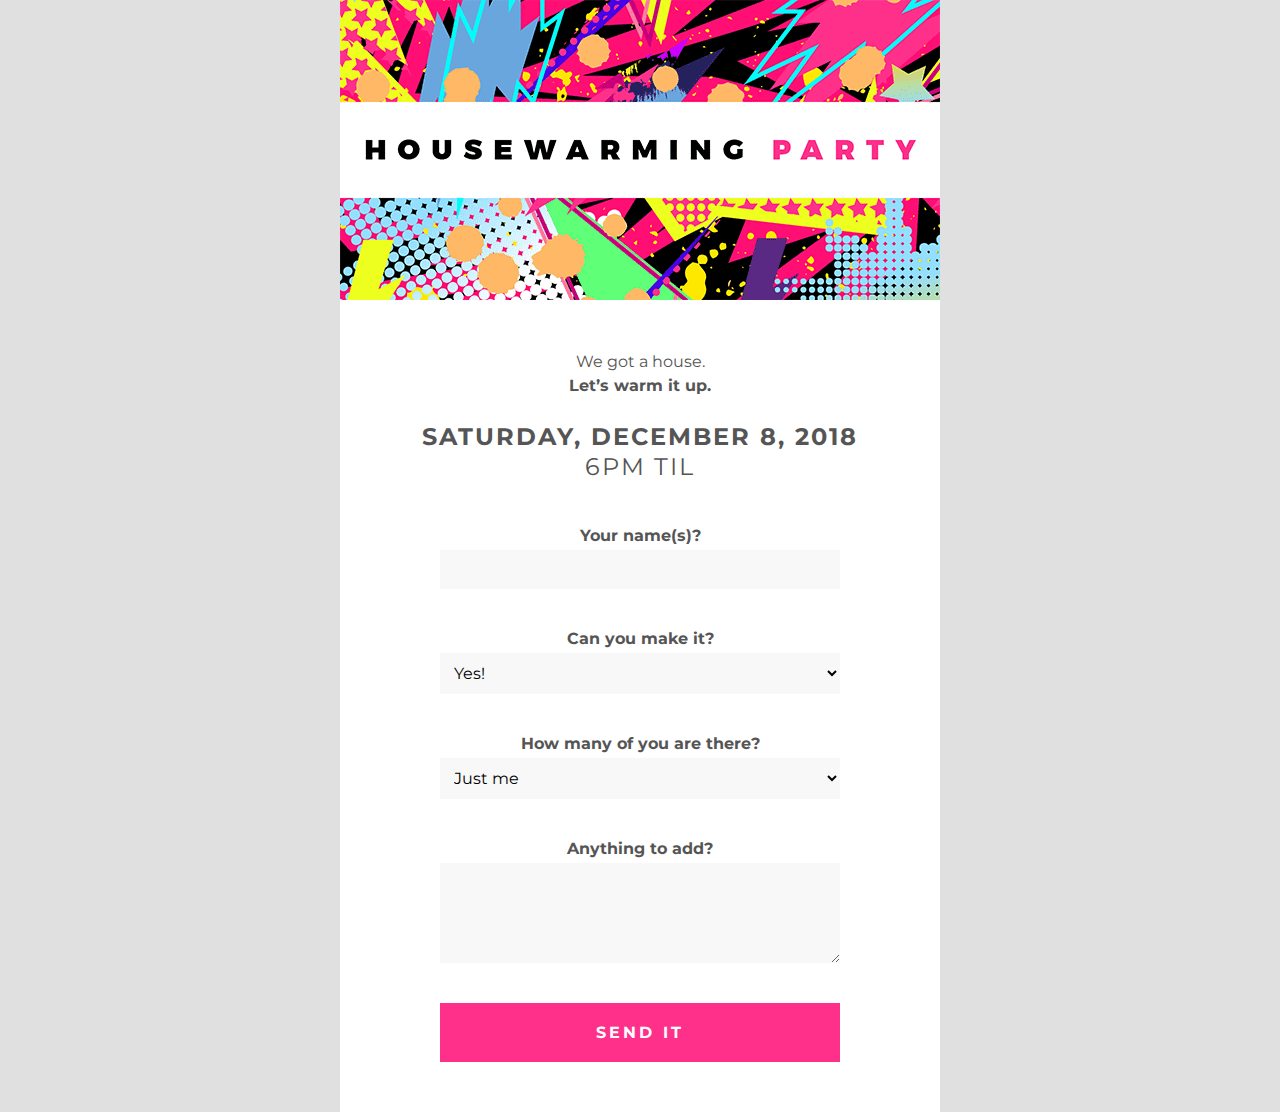
==== index.html @ eaba9371 "Tone it down" ====
<!DOCTYPE html>
<html>
  <head>
    <meta charset="UTF-8">
    <meta name="viewport" content="width=device-width, initial-scale=1.0">
    <title>Holden Housewarming Party</title>
    <link href="https://fonts.googleapis.com/css?family=Montserrat:400,700" rel="stylesheet">
    <link href="./styles/main.css" rel="stylesheet">
    <script type="text/javascript" src="./scripts/main.js"></script>
  </head>
  <body>
    <div class="container">
      <div class="content-container">
        <img class="header-image" src="./images/housewarming-header-600.gif" alt="housewarming party">

        <div class="content">
          <p>
            We got a house.<br>
            <strong>Let’s warm it up.</strong>
          </p>

          <p class="big-copy">
            <strong>Saturday, <span class="nowrap">December 8, 2018</span></strong><br>
            6pm til
          </p>

          <form name="rsvp" method="POST" action="/success.html" netlify>
            <div class="form-group">
              <label for="name">Your name(s)?</label>
              <input type="input" id="name" name="name" autocomplete="off" autofill="off">
            </div>

            <div class="form-group">
              <label for="attending">Can you make it?</label>
              <select id="attending" name="attending" class="js-attending-select">
                <option value="Yes">Yes!</option>
                <option value="No">No.</option>
              </select>
            </div>

            <div class="form-group js-for-attendees">
              <label for="attendee_count">How many of you are there?</label>
              <select id="attendee_count" name="attendee_count" class="js-for-attendees">
                <option value="1">Just me</option>
                <option value="2">Me + a special someone (2 total)</option>
                <option value="3">Me + modest squad (3 total)</option>
                <option value="4">Me + biddy parade (4+ total)</option>
              </select>
            </div>

            <div class="form-group js-for-non-attendees hidden big-copy">
              😭😭😭
            </div>

            <div class="form-group">
              <label for="comments" class=".js-for-attendees">Anything to add?</label>
              <textarea id="comments" name="comments" autocomplete="off" autofill="off"></textarea>
            </div>

            <div class="form-group">
              <button type="submit">Send it</button>
            </div>
          </form>
        </div>
      </div>
    </div>
  </body>
</html>
---- styles/main.css ----
html, body {
  margin: 0;
  padding: 0;
  background-color: #ff308a;
  font-family: 'Montserrat', sans-serif;
  color: #555555;
}

.container {
  min-height: 100vh;
  height: 100%;
  width: 100%;
  margin: 0;
  background-color: #e0e0e0;
}

.content-container {
  background-color: #ffffff;
  max-width: 600px;
  margin: 0 auto;
}

.content {
  text-align: center;
  padding: 30px;
}

.big-copy {
  line-height: 125%;
  font-size: 150%;
  text-transform: uppercase;
  letter-spacing: 2px;
}

.nowrap {
  white-space: nowrap;
}

.header-image {
  border: 0;
  margin: 0;
  width: 100%;
  height: auto;
}

.form-group {
  padding: 20px 0;
}

.hidden {
  display: none;
}

p {
  line-height: 150%;
}

label {
  display: block;
  font-weight: 700;
  margin-bottom: 5px;
}

form {
  max-width: 400px;
  margin: 0 auto;
}

input, select, textarea, button {
  display: block;
  width: 100%;
  font-size: inherit;
  font-family: inherit;
  background-color: #f8f8f8;
  border: 0;
  padding: 10px;
  box-sizing: border-box;
  outline: none;
  transition: all 150ms ease-in;
}

input:focus, select:focus, textarea:focus, button:focus {
  box-shadow: 0 0 5px rgba(255, 48, 138, 1);
  border: 1px rgba(255, 48, 138, 1);
}

textarea {
  height: 100px;
}

button {
  color: #ffffff;
  background-color: #ff308a;
  transition: all 300ms ease-in;
  padding: 20px;
  text-transform: uppercase;
  border: 0;
  font-weight: 700;
  letter-spacing: 3px;
}

button:hover, button:focus {
  color: #555555;
  background-color: #58ed70;
  cursor: pointer;
}
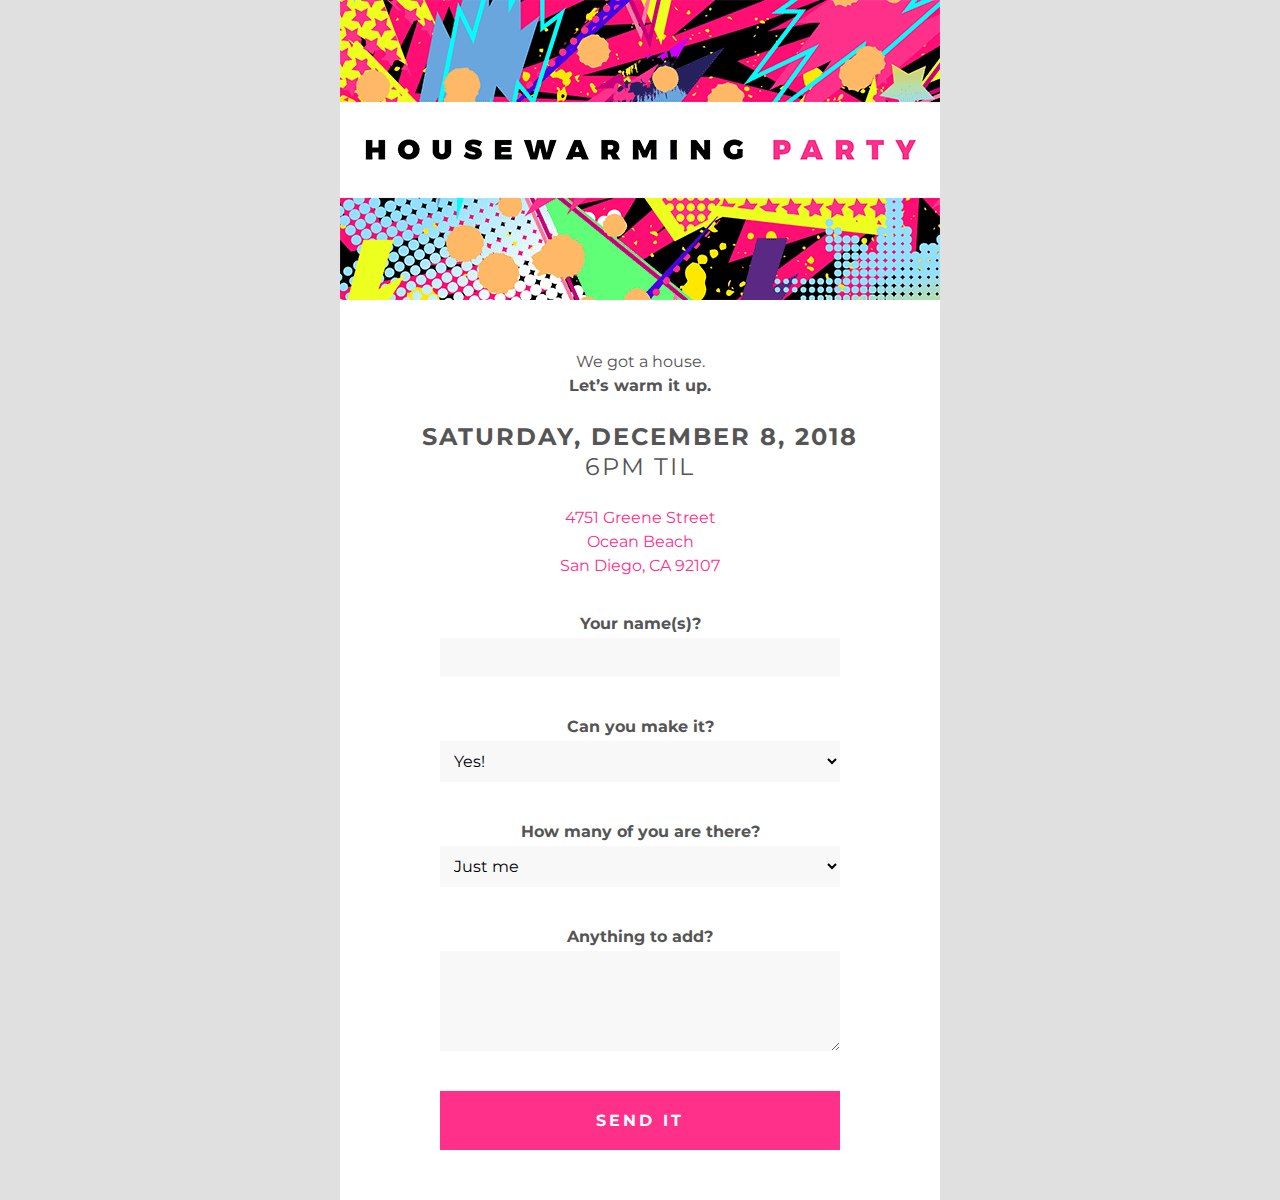
==== commit beebf915: "Add address" ====
--- a/index.html
+++ b/index.html
@@ -24,10 +24,18 @@
             6pm til
           </p>
 
+          <p>
+            <a href="https://goo.gl/maps/og2rFV3Lius" target="_blank" class="address">
+              4751 Greene Street<br>
+              Ocean Beach<br>
+              San Diego, CA 92107<br>
+            </a>
+          </p>
+
           <form name="rsvp" method="POST" action="/success.html" netlify>
             <div class="form-group">
               <label for="name">Your name(s)?</label>
-              <input type="input" id="name" name="name" autocomplete="off" autofill="off">
+              <input type="input" id="name" name="name" autocomplete="off" autofill="off" required>
             </div>
 
             <div class="form-group">
--- a/styles/main.css
+++ b/styles/main.css
@@ -30,6 +30,15 @@
   font-size: 150%;
   text-transform: uppercase;
   letter-spacing: 2px;
+}
+
+a.address {
+  color: #ff308a;
+  text-decoration: none;
+}
+
+a.address:hover {
+  font-weight: 700;
 }
 
 .nowrap {
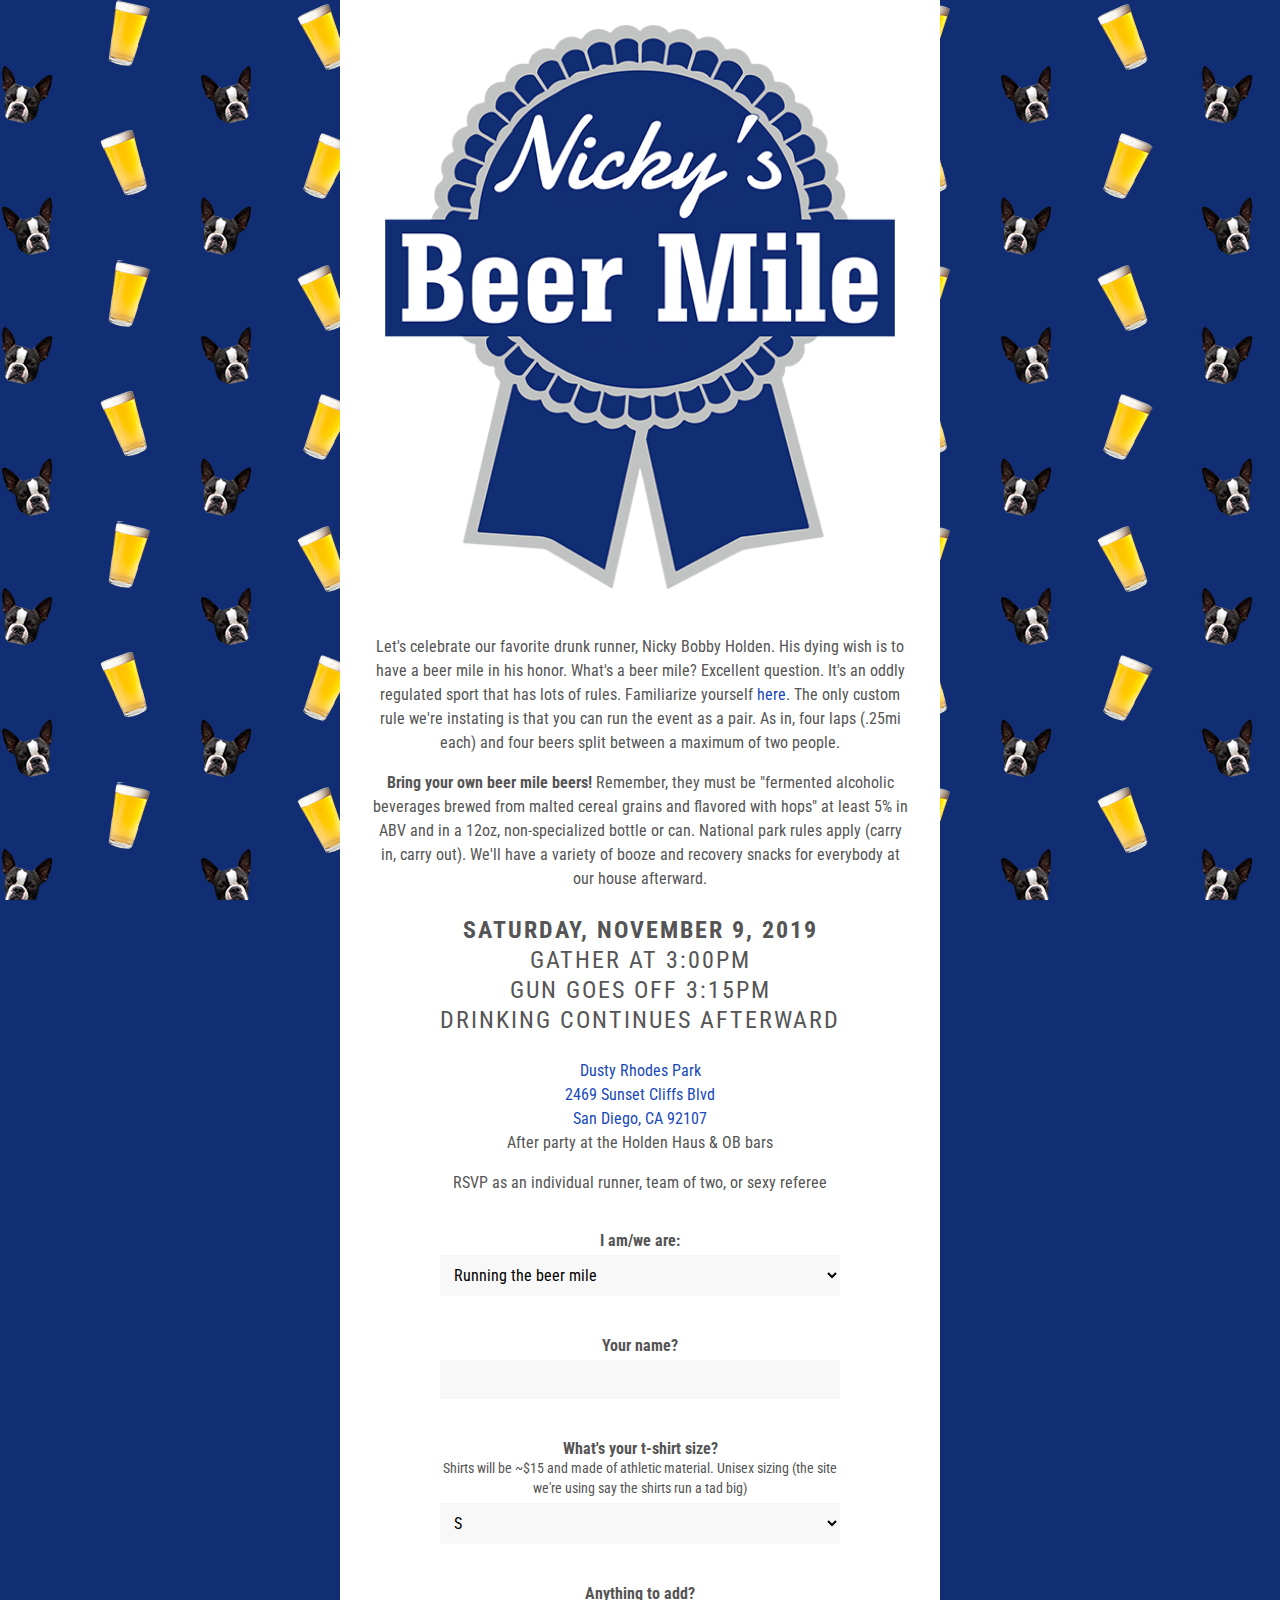
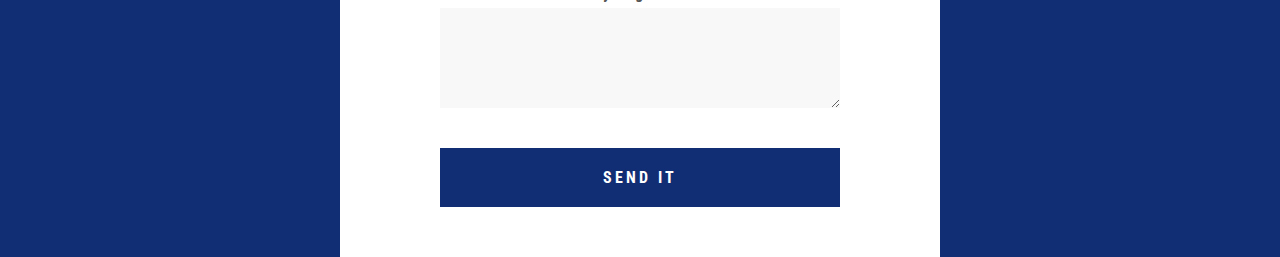
==== commit 93f11ec3: "Update housewarming invitation for beer mile" ====
--- a/index.html
+++ b/index.html
@@ -3,61 +3,115 @@
   <head>
     <meta charset="UTF-8">
     <meta name="viewport" content="width=device-width, initial-scale=1.0">
-    <title>Holden Housewarming Party</title>
-    <link href="https://fonts.googleapis.com/css?family=Montserrat:400,700" rel="stylesheet">
+    <title>Nicky's 30th Birthday Beer Mile y Fiesta</title>
+    <link href="https://fonts.googleapis.com/css?family=Roboto+Condensed:400,700&display=swap" rel="stylesheet">
     <link href="./styles/main.css" rel="stylesheet">
     <script type="text/javascript" src="./scripts/main.js"></script>
   </head>
   <body>
     <div class="container">
       <div class="content-container">
-        <img class="header-image" src="./images/housewarming-header-600.gif" alt="housewarming party">
+        <img class="header-image" src="./images/wordmark.png" alt="nicky beer mile">
 
         <div class="content">
           <p>
-            We got a house.<br>
-            <strong>Let’s warm it up.</strong>
+            Let's celebrate our favorite drunk runner, Nicky Bobby Holden. His dying wish is to have a beer mile in his honor. What's a beer mile? Excellent question. It's an oddly regulated sport that has lots of rules. Familiarize yourself <a href="https://www.beermile.com/rules">here</a>. The only custom rule we're instating is that you can run the event as a pair. As in, four laps (.25mi each) and four beers split between a maximum of two people.
+          </p>
+          
+          <p>
+            <strong>Bring your own beer mile beers!</strong> Remember, they must be "fermented alcoholic beverages brewed from malted cereal grains and flavored with hops" at least 5% in ABV and in a 12oz, non-specialized bottle or can. National park rules apply (carry in, carry out). We'll have a variety of booze and recovery snacks for everybody at our house afterward.
           </p>
 
           <p class="big-copy">
-            <strong>Saturday, <span class="nowrap">December 8, 2018</span></strong><br>
-            6pm til
+            <strong>Saturday, <span class="nowrap">November 9, 2019</span></strong><br>
+            Gather at 3:00pm<br>
+            Gun goes off 3:15pm<br>
+            Drinking continues afterward
           </p>
 
           <p>
-            <a href="https://goo.gl/maps/og2rFV3Lius" target="_blank" class="address">
-              4751 Greene Street<br>
-              Ocean Beach<br>
-              San Diego, CA 92107<br>
-            </a>
+            <a href="https://goo.gl/maps/ESU2AGuLVy9fYJ9s9" target="_blank" class="address">
+              Dusty Rhodes Park<br>
+              2469 Sunset Cliffs Blvd<br>
+              San Diego, CA 92107<br></a>
+              After party at the Holden Haus & OB bars
           </p>
+          
+          <p>
+          	RSVP as an individual runner, team of two, or sexy referee
+		  </p>
 
           <form name="rsvp" method="POST" action="/success.html" netlify>
-            <div class="form-group">
-              <label for="name">Your name(s)?</label>
-              <input type="input" id="name" name="name" autocomplete="off" autofill="off" required>
+          	<div class="form-group">
+              <label for="role">I am/we are:</label>
+              <select id="role" name="role" class="js-role-select">
+                <option value="solo">Running the beer mile</option>
+                <option value="team">Running the beer mile as a team of two</option>
+                <option value="ref">Drunk refereeing/spectating</option>
+              </select>           
             </div>
 
-            <div class="form-group">
-              <label for="attending">Can you make it?</label>
-              <select id="attending" name="attending" class="js-attending-select">
-                <option value="Yes">Yes!</option>
-                <option value="No">No.</option>
-              </select>
+            <div class="js-for-solo">
+              <div class="form-group">
+                <label for="name">Your name?</label>
+                <input type="input" id="name" name="name" autocomplete="off" autofill="off" required>
+              </div>
+
+              <div class="form-group">
+                <label for="t-shirt-size">What's your t-shirt size?<br>
+                  <span class="label-helper">Shirts will be ~$15 and made of athletic material. Unisex sizing (the site we're using say the shirts run a tad big)</span>
+                </label>
+                <select id="t-shirt-size" name="t-shirt-size">
+                  <option value="S">S</option>
+                  <option value="M">M</option>
+                  <option value="L">L</option>
+                  <option value="XL">XL</option>
+                  <option value="2XL">2XL</option>
+                  <option value="none">No shirt for me, I'll be naked</option>
+                </select>
+              </div>
             </div>
 
-            <div class="form-group js-for-attendees">
-              <label for="attendee_count">How many of you are there?</label>
-              <select id="attendee_count" name="attendee_count" class="js-for-attendees">
-                <option value="1">Just me</option>
-                <option value="2">Me + a special someone (2 total)</option>
-                <option value="3">Me + modest squad (3 total)</option>
-                <option value="4">Me + biddy parade (4+ total)</option>
-              </select>
-            </div>
+            <div class="js-for-team hidden">
+              <div class="form-group">
+                <label for="name-1">Runner 1's name</label>
+                <input type="input" id="name-1" name="name-1" autocomplete="off" autofill="off" required>
+              </div>
 
-            <div class="form-group js-for-non-attendees hidden big-copy">
-              😭😭😭
+              <div class="form-group">
+                <label for="t-shirt-size-1">
+                  Runner 1's t-shirt size<br>
+                  <span class="label-helper">Shirts will be ~$15 and made of athletic material. Unisex sizing (the site we're using say the shirts run a tad big)</span>
+                </label>
+                <select id="t-shirt-size-1" name="t-shirt-size-1">
+                  <option value="S">S</option>
+                  <option value="M">M</option>
+                  <option value="L">L</option>
+                  <option value="XL">XL</option>
+                  <option value="2XL">2XL</option>
+                  <option value="none">No shirt for me, I'll be naked</option>
+                </select>
+              </div>
+              
+              <div class="form-group">
+                <label for="name-2">Runner 2's name</label>
+                <input type="input" id="name-2" name="name-2" autocomplete="off" autofill="off" required>
+              </div>
+
+              <div class="form-group">
+                <label for="t-shirt-size-2">
+                  Runner 2's t-shirt size<br>
+                  <span class="label-helper">Shirts will be ~$15 and made of athletic material. Unisex sizing (the site we're using say the shirts run a tad big)</span>
+                </label>
+                <select id="t-shirt-size-2" name="t-shirt-size-2">
+                  <option value="S">S</option>
+                  <option value="M">M</option>
+                  <option value="L">L</option>
+                  <option value="XL">XL</option>
+                  <option value="2XL">2XL</option>
+                  <option value="none">No shirt for me, I'll be naked</option>
+                </select>
+              </div>
             </div>
 
             <div class="form-group">
--- a/styles/main.css
+++ b/styles/main.css
@@ -1,8 +1,8 @@
 html, body {
   margin: 0;
   padding: 0;
-  background-color: #ff308a;
-  font-family: 'Montserrat', sans-serif;
+  background-color: #ffc700;
+  font-family: 'Roboto Condensed', sans-serif;
   color: #555555;
 }
 
@@ -11,13 +11,21 @@
   height: 100%;
   width: 100%;
   margin: 0;
-  background-color: #e0e0e0;
+  background-image: url("../images/peeberbeercopy.png");
+  background-color: #112D73;
+  background-attachment: fixed;
 }
 
 .content-container {
   background-color: #ffffff;
   max-width: 600px;
   margin: 0 auto;
+}
+
+@media only screen and (max-width: 600px) {
+  .content-container {
+    opacity: 0.9;
+  }
 }
 
 .content {
@@ -32,12 +40,12 @@
   letter-spacing: 2px;
 }
 
-a.address {
-  color: #ff308a;
+a {
+  color: #1749BA;
   text-decoration: none;
 }
 
-a.address:hover {
+a:hover {
   font-weight: 700;
 }
 
@@ -46,10 +54,12 @@
 }
 
 .header-image {
+  display: block;
   border: 0;
-  margin: 0;
-  width: 100%;
+  margin: 0 auto;
+  width: 85%;
   height: auto;
+  padding-top: 25px;
 }
 
 .form-group {
@@ -68,6 +78,12 @@
   display: block;
   font-weight: 700;
   margin-bottom: 5px;
+}
+
+.label-helper {
+  font-weight: 400;
+  font-size: 90%;
+  line-height: 125%;
 }
 
 form {
@@ -99,7 +115,7 @@
 
 button {
   color: #ffffff;
-  background-color: #ff308a;
+  background-color: #112D73;
   transition: all 300ms ease-in;
   padding: 20px;
   text-transform: uppercase;
@@ -109,7 +125,7 @@
 }
 
 button:hover, button:focus {
-  color: #555555;
-  background-color: #58ed70;
+  color: #112D73;
+  background-color: #ffc700;
   cursor: pointer;
 }
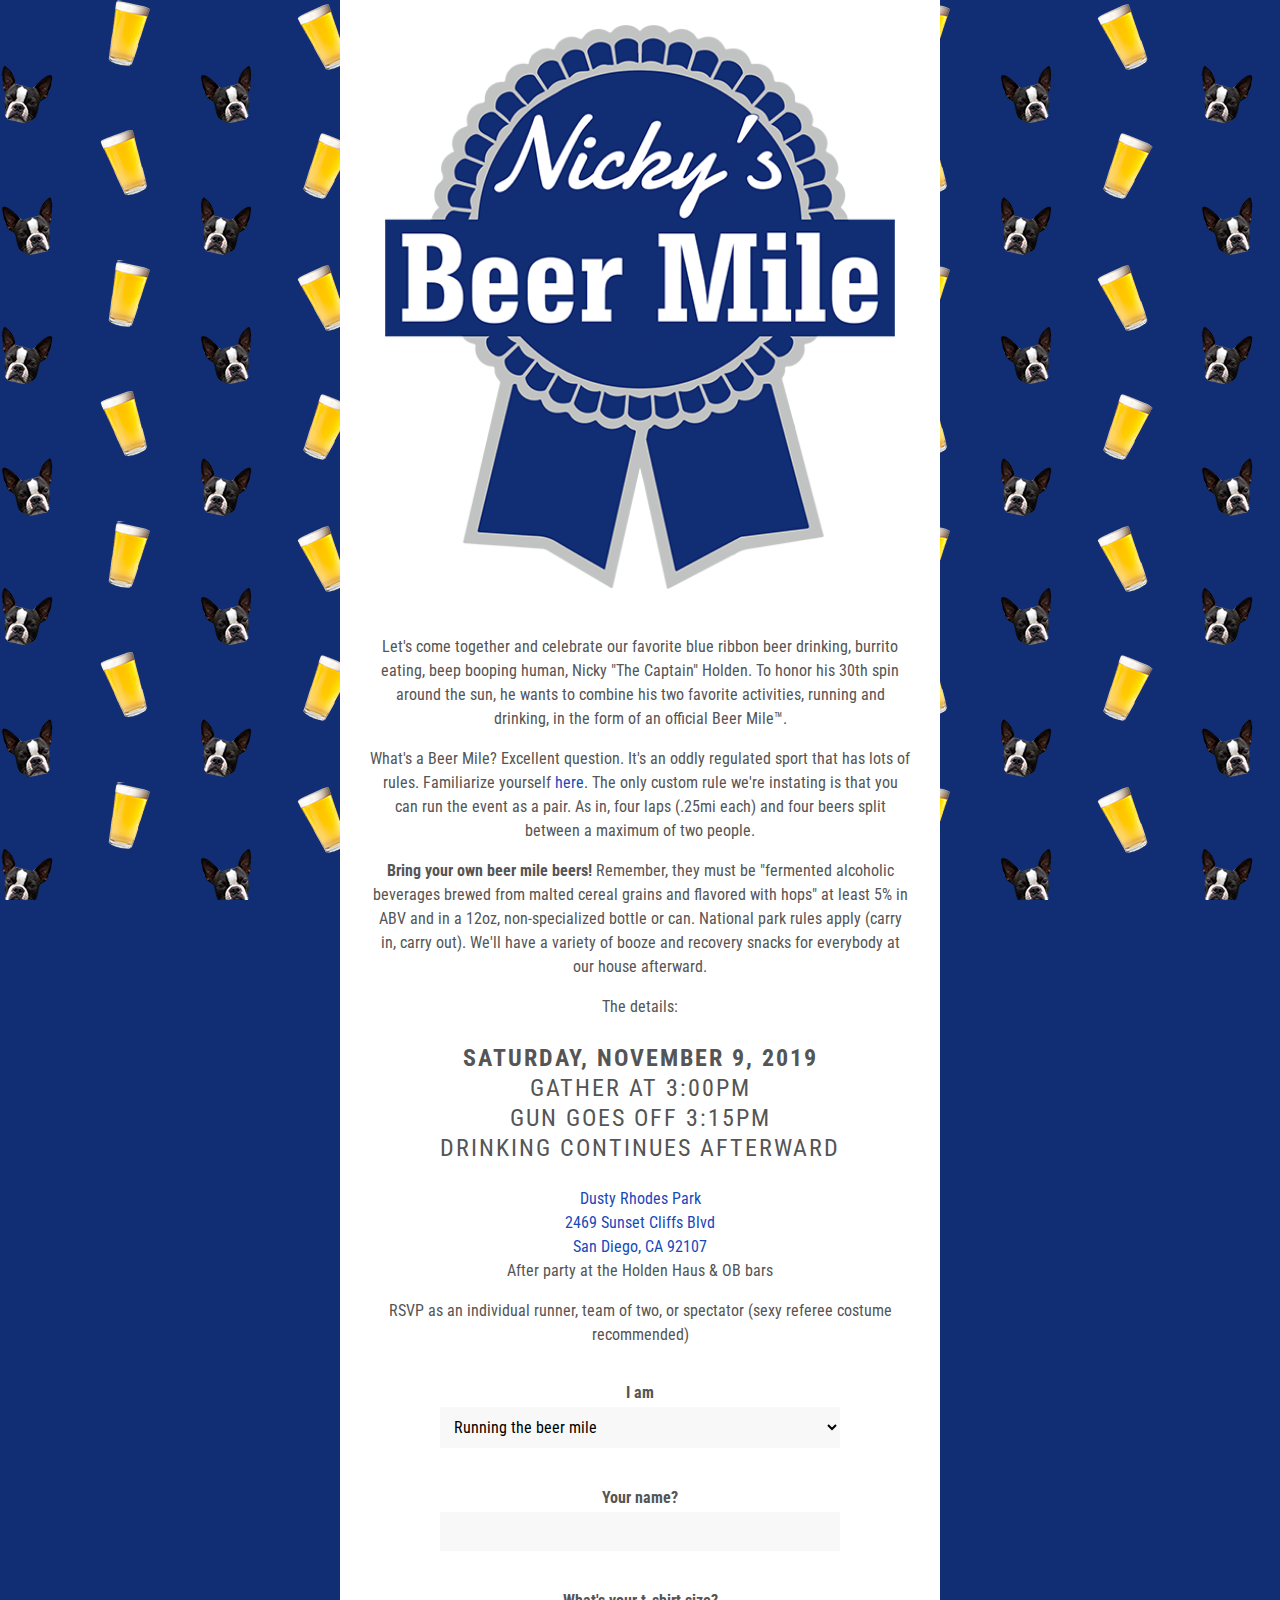
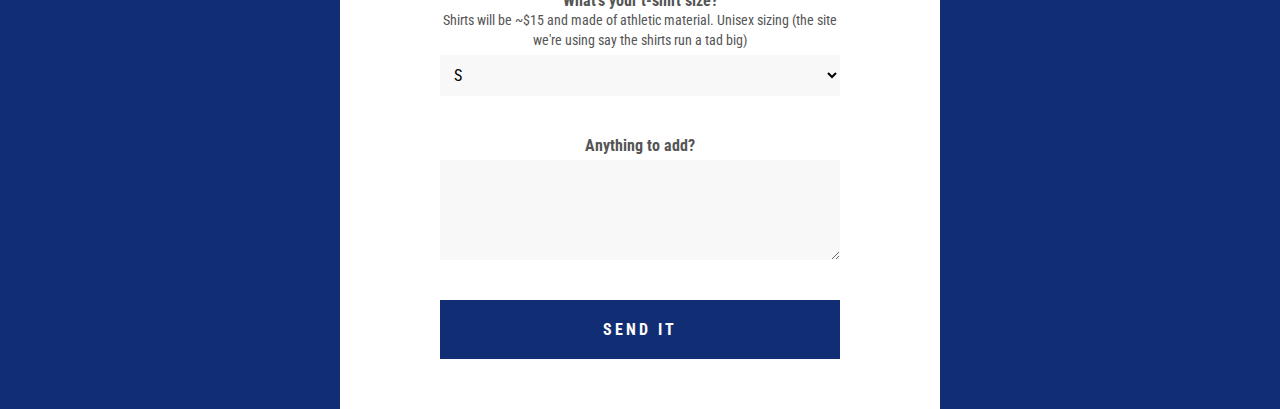
==== commit bec5163a: "Update index.html" ====
--- a/index.html
+++ b/index.html
@@ -15,11 +15,19 @@
 
         <div class="content">
           <p>
-            Let's celebrate our favorite drunk runner, Nicky Bobby Holden. His dying wish is to have a beer mile in his honor. What's a beer mile? Excellent question. It's an oddly regulated sport that has lots of rules. Familiarize yourself <a href="https://www.beermile.com/rules">here</a>. The only custom rule we're instating is that you can run the event as a pair. As in, four laps (.25mi each) and four beers split between a maximum of two people.
+            Let's come together and celebrate our favorite blue ribbon beer drinking, burrito eating, beep booping human, Nicky "The Captain" Holden. To honor his 30th spin around the sun, he wants to combine his two favorite activities, running and drinking, in the form of an official Beer Mile™.<br>
+        	</p>
+          
+          <p>
+            What's a Beer Mile? Excellent question. It's an oddly regulated sport that has lots of rules. Familiarize yourself <a href="https://www.beermile.com/rules">here</a>. The only custom rule we're instating is that you can run the event as a pair. As in, four laps (.25mi each) and four beers split between a maximum of two people.
           </p>
           
           <p>
             <strong>Bring your own beer mile beers!</strong> Remember, they must be "fermented alcoholic beverages brewed from malted cereal grains and flavored with hops" at least 5% in ABV and in a 12oz, non-specialized bottle or can. National park rules apply (carry in, carry out). We'll have a variety of booze and recovery snacks for everybody at our house afterward.
+          </p>
+          
+          <p>
+            The details:
           </p>
 
           <p class="big-copy">
@@ -38,12 +46,12 @@
           </p>
           
           <p>
-          	RSVP as an individual runner, team of two, or sexy referee
+          	RSVP as an individual runner, team of two, or spectator (sexy referee costume recommended)
 		  </p>
 
           <form name="rsvp" method="POST" action="/success.html" netlify>
           	<div class="form-group">
-              <label for="role">I am/we are:</label>
+              <label for="role">I am</label>
               <select id="role" name="role" class="js-role-select">
                 <option value="solo">Running the beer mile</option>
                 <option value="team">Running the beer mile as a team of two</option>
@@ -61,7 +69,7 @@
                 <label for="t-shirt-size">What's your t-shirt size?<br>
                   <span class="label-helper">Shirts will be ~$15 and made of athletic material. Unisex sizing (the site we're using say the shirts run a tad big)</span>
                 </label>
-                <select id="t-shirt-size" name="t-shirt-size">
+                <select id="t-shirt-size" name="t-shirt-size" required>
                   <option value="S">S</option>
                   <option value="M">M</option>
                   <option value="L">L</option>
@@ -75,7 +83,7 @@
             <div class="js-for-team hidden">
               <div class="form-group">
                 <label for="name-1">Runner 1's name</label>
-                <input type="input" id="name-1" name="name-1" autocomplete="off" autofill="off" required>
+                <input type="input" id="name-1" name="name-1" autocomplete="off" autofill="off" disabled>
               </div>
 
               <div class="form-group">
@@ -83,7 +91,7 @@
                   Runner 1's t-shirt size<br>
                   <span class="label-helper">Shirts will be ~$15 and made of athletic material. Unisex sizing (the site we're using say the shirts run a tad big)</span>
                 </label>
-                <select id="t-shirt-size-1" name="t-shirt-size-1">
+                <select id="t-shirt-size-1" name="t-shirt-size-1" disabled>
                   <option value="S">S</option>
                   <option value="M">M</option>
                   <option value="L">L</option>
@@ -95,7 +103,7 @@
               
               <div class="form-group">
                 <label for="name-2">Runner 2's name</label>
-                <input type="input" id="name-2" name="name-2" autocomplete="off" autofill="off" required>
+                <input type="input" id="name-2" name="name-2" autocomplete="off" autofill="off" disabled>
               </div>
 
               <div class="form-group">
@@ -103,7 +111,7 @@
                   Runner 2's t-shirt size<br>
                   <span class="label-helper">Shirts will be ~$15 and made of athletic material. Unisex sizing (the site we're using say the shirts run a tad big)</span>
                 </label>
-                <select id="t-shirt-size-2" name="t-shirt-size-2">
+                <select id="t-shirt-size-2" name="t-shirt-size-2" disabled>
                   <option value="S">S</option>
                   <option value="M">M</option>
                   <option value="L">L</option>
--- a/styles/main.css
+++ b/styles/main.css
@@ -105,8 +105,8 @@
 }
 
 input:focus, select:focus, textarea:focus, button:focus {
-  box-shadow: 0 0 5px rgba(255, 48, 138, 1);
-  border: 1px rgba(255, 48, 138, 1);
+  box-shadow: 0 0 5px rgba(255, 199, 0, 1);
+  border: 1px rgba(255, 199, 0, 1);
 }
 
 textarea {
